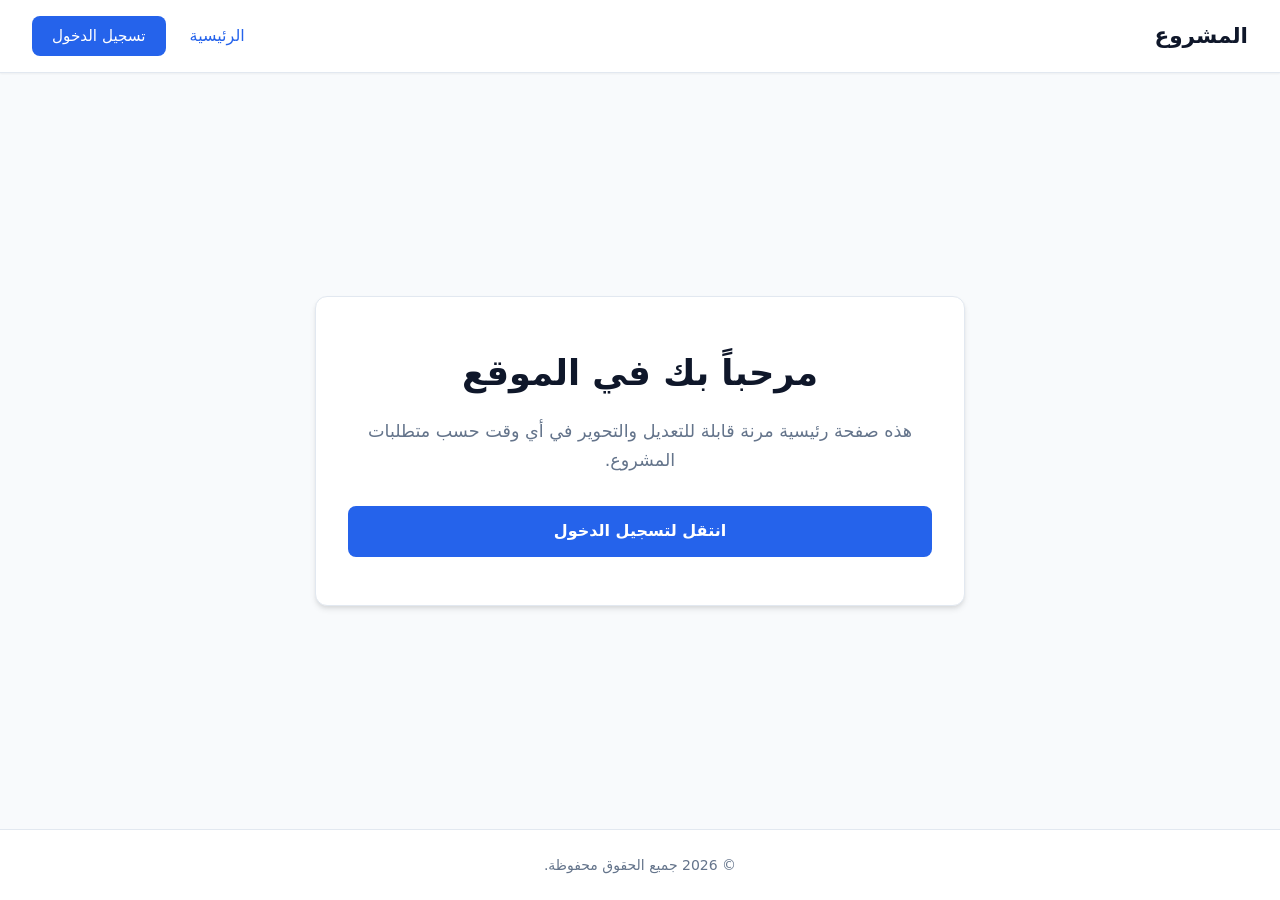
==== index.html @ bf295182 "Add files via upload" ====
<!DOCTYPE html>
<html lang="ar" dir="rtl">
<head>
    <meta charset="UTF-8">
    <meta name="viewport" content="width=device-width, initial-scale=1.0">
    <title>الصفحة الرئيسية</title>
    
    <!-- ربط ملف الـ CSS المنفصل -->
    <link rel="stylesheet" href="style.css">
</head>
<body>

    <!-- شريط الملاحة (Navbar) -->
    <header class="navbar">
        <div class="logo">
            <a href="index.html">المشروع</a>
        </div>
        <nav class="nav-links">
            <a href="index.html" class="active">الرئيسية</a>
            <a href="login.html" class="btn-login-link">تسجيل الدخول</a>
        </nav>
    </header>

    <!-- المحتوى الرئيسي (Hero Section) -->
    <main class="main-content">
        <section class="hero-section">
            <h1>مرحباً بك في الموقع</h1>
            <p>هذه صفحة رئيسية مرنة قابلة للتعديل والتحوير في أي وقت حسب متطلبات المشروع.</p>
            <div class="cta-group">
                <a href="login.html" class="btn-primary">انتقل لتسجيل الدخول</a>
            </div>
        </section>
    </main>

    <!-- تذييل الصفحة (Footer) -->
    <footer class="footer">
        <p>&copy; 2026 جميع الحقوق محفوظة.</p>
    </footer>

    <!-- ربط ملف الـ JavaScript المنفصل -->
    <script src="script.js" defer></script>

</body>
</html>
---- style.css ----
/* ==========================================================================
   المتغيرات الأساسية والإعدادات العامة (Global CSS Variables)
   ========================================================================== */
:root {
    --primary-color: #2563eb;
    --primary-hover: #1d4ed8;
    --bg-color: #f8fafc;
    --card-bg: #ffffff;
    --text-color: #0f172a;
    --text-muted: #64748b;
    --border-color: #e2e8f0;
    --input-focus-border: #3b82f6;
    --shadow-sm: 0 1px 2px 0 rgba(0, 0, 0, 0.05);
    --shadow-md: 0 4px 6px -1px rgba(0, 0, 0, 0.1), 0 2px 4px -1px rgba(0, 0, 0, 0.06);
    --shadow-lg: 0 10px 15px -3px rgba(0, 0, 0, 0.1), 0 4px 6px -2px rgba(0, 0, 0, 0.05);
    --radius: 12px;
    --radius-sm: 8px;
    --transition: all 0.25s ease-in-out;
    --font-family: system-ui, -apple-system, BlinkMacSystemFont, 'Segoe UI', Roboto, Oxygen, Ubuntu, Cantarell, 'Open Sans', 'Helvetica Neue', sans-serif;
}

/* ==========================================================================
   الضبط المبدئي (Reset & Base Styles)
   ========================================================================== */
*, *::before, *::after {
    box-sizing: border-box;
    margin: 0;
    padding: 0;
}

body {
    font-family: var(--font-family);
    background-color: var(--bg-color);
    color: var(--text-color);
    line-height: 1.6;
    min-height: 100vh;
    display: flex;
    flex-direction: column;
}

a {
    color: var(--primary-color);
    text-decoration: none;
    transition: var(--transition);
}

a:hover {
    color: var(--primary-hover);
}

/* ==========================================================================
   شريط الملاحة (Navbar Component)
   ========================================================================== */
.navbar {
    background-color: var(--card-bg);
    border-bottom: 1px solid var(--border-color);
    padding: 1rem 2rem;
    display: flex;
    justify-content: space-between;
    align-items: center;
    box-shadow: var(--shadow-sm);
}

.navbar .logo a {
    font-size: 1.35rem;
    font-weight: 700;
    color: var(--text-color);
}

.nav-links {
    display: flex;
    align-items: center;
    gap: 1.5rem;
}

.nav-links a {
    font-weight: 500;
    color: var(--text-muted);
}

.nav-links a.active, 
.nav-links a:hover {
    color: var(--primary-color);
}

.btn-login-link {
    background-color: var(--primary-color);
    color: #ffffff !important;
    padding: 0.5rem 1.25rem;
    border-radius: var(--radius-sm);
    font-size: 0.95rem;
}

.btn-login-link:hover {
    background-color: var(--primary-hover);
}

/* ==========================================================================
   الصفحة الرئيسية (Hero Section & Main Layout)
   ========================================================================== */
.main-content {
    flex: 1;
    display: flex;
    justify-content: center;
    align-items: center;
    padding: 2rem 1rem;
}

.hero-section {
    text-align: center;
    max-width: 650px;
    padding: 3rem 2rem;
    background-color: var(--card-bg);
    border-radius: var(--radius);
    border: 1px solid var(--border-color);
    box-shadow: var(--shadow-md);
}

.hero-section h1 {
    font-size: 2.2rem;
    margin-bottom: 1rem;
    color: var(--text-color);
}

.hero-section p {
    font-size: 1.1rem;
    color: var(--text-muted);
    margin-bottom: 2rem;
}

.cta-group {
    display: flex;
    justify-content: center;
    gap: 1rem;
}

/* ==========================================================================
   كارت تسجيل الدخول (Login Container & Card)
   ========================================================================== */
.login-container {
    flex: 1;
    display: flex;
    justify-content: center;
    align-items: center;
    padding: 2rem 1rem;
}

.login-card {
    background-color: var(--card-bg);
    width: 100%;
    max-width: 440px;
    padding: 2.5rem;
    border-radius: var(--radius);
    border: 1px solid var(--border-color);
    box-shadow: var(--shadow-lg);
}

.login-header {
    text-align: center;
    margin-bottom: 2rem;
}

.login-header h1 {
    font-size: 1.75rem;
    font-weight: 700;
    color: var(--text-color);
    margin-bottom: 0.5rem;
}

.login-header p {
    font-size: 0.95rem;
    color: var(--text-muted);
}

/* ==========================================================================
   أزرار التسجيل عبر Google (Social Login)
   ========================================================================== */
.social-login {
    margin-bottom: 1.5rem;
}

.btn-google {
    width: 100%;
    display: flex;
    align-items: center;
    justify-content: center;
    gap: 0.75rem;
    background-color: #ffffff;
    border: 1px solid var(--border-color);
    padding: 0.75rem 1rem;
    border-radius: var(--radius-sm);
    font-size: 0.95rem;
    font-weight: 600;
    color: var(--text-color);
    cursor: pointer;
    transition: var(--transition);
}

.btn-google:hover {
    background-color: #f1f5f9;
    border-color: #cbd5e1;
}

/* ==========================================================================
   الفاصل (Divider)
   ========================================================================== */
.divider {
    display: flex;
    align-items: center;
    text-align: center;
    margin: 1.5rem 0;
    color: var(--text-muted);
}

.divider::before, 
.divider::after {
    content: '';
    flex: 1;
    border-bottom: 1px solid var(--border-color);
}

.divider span {
    padding: 0 0.75rem;
    font-size: 0.85rem;
    text-transform: uppercase;
}

/* ==========================================================================
   نموذج الإدخال (Form Fields & Buttons)
   ========================================================================== */
.form-group {
    margin-bottom: 1.25rem;
    display: flex;
    flex-direction: column;
    gap: 0.5rem;
}

.form-group label {
    font-size: 0.9rem;
    font-weight: 600;
    color: var(--text-color);
}

.form-group input {
    width: 100%;
    padding: 0.75rem 1rem;
    border: 1px solid var(--border-color);
    border-radius: var(--radius-sm);
    font-size: 0.95rem;
    color: var(--text-color);
    background-color: #ffffff;
    outline: none;
    transition: var(--transition);
}

.form-group input:focus {
    border-color: var(--input-focus-border);
    box-shadow: 0 0 0 3px rgba(59, 130, 246, 0.15);
}

.form-actions {
    display: flex;
    justify-content: space-between;
    align-items: center;
    margin-bottom: 1.5rem;
    font-size: 0.875rem;
}

.remember-me {
    display: flex;
    align-items: center;
    gap: 0.5rem;
    cursor: pointer;
    color: var(--text-muted);
}

.remember-me input[type="checkbox"] {
    accent-color: var(--primary-color);
    width: 16px;
    height: 16px;
    cursor: pointer;
}

.forgot-password {
    font-size: 0.875rem;
    font-weight: 500;
}

.btn-primary {
    width: 100%;
    padding: 0.8rem 1.5rem;
    background-color: var(--primary-color);
    color: #ffffff;
    border: none;
    border-radius: var(--radius-sm);
    font-size: 1rem;
    font-weight: 600;
    cursor: pointer;
    transition: var(--transition);
    display: inline-block;
    text-align: center;
}

.btn-primary:hover {
    background-color: var(--primary-hover);
}

/* ==========================================================================
   تذييل الصفحة والكارت (Footer & Sub-footer)
   ========================================================================== */
.login-footer {
    margin-top: 1.75rem;
    text-align: center;
    font-size: 0.9rem;
    color: var(--text-muted);
}

.footer {
    text-align: center;
    padding: 1.5rem;
    border-top: 1px solid var(--border-color);
    background-color: var(--card-bg);
    color: var(--text-muted);
    font-size: 0.875rem;
}

/* ==========================================================================
   التجاوب مع الشاشات الصغيرة (Responsive Design)
   ========================================================================== */
@media (max-width: 640px) {
    .navbar {
        padding: 1rem;
    }

    .login-card {
        padding: 1.75rem 1.25rem;
        box-shadow: var(--shadow-sm);
    }
}
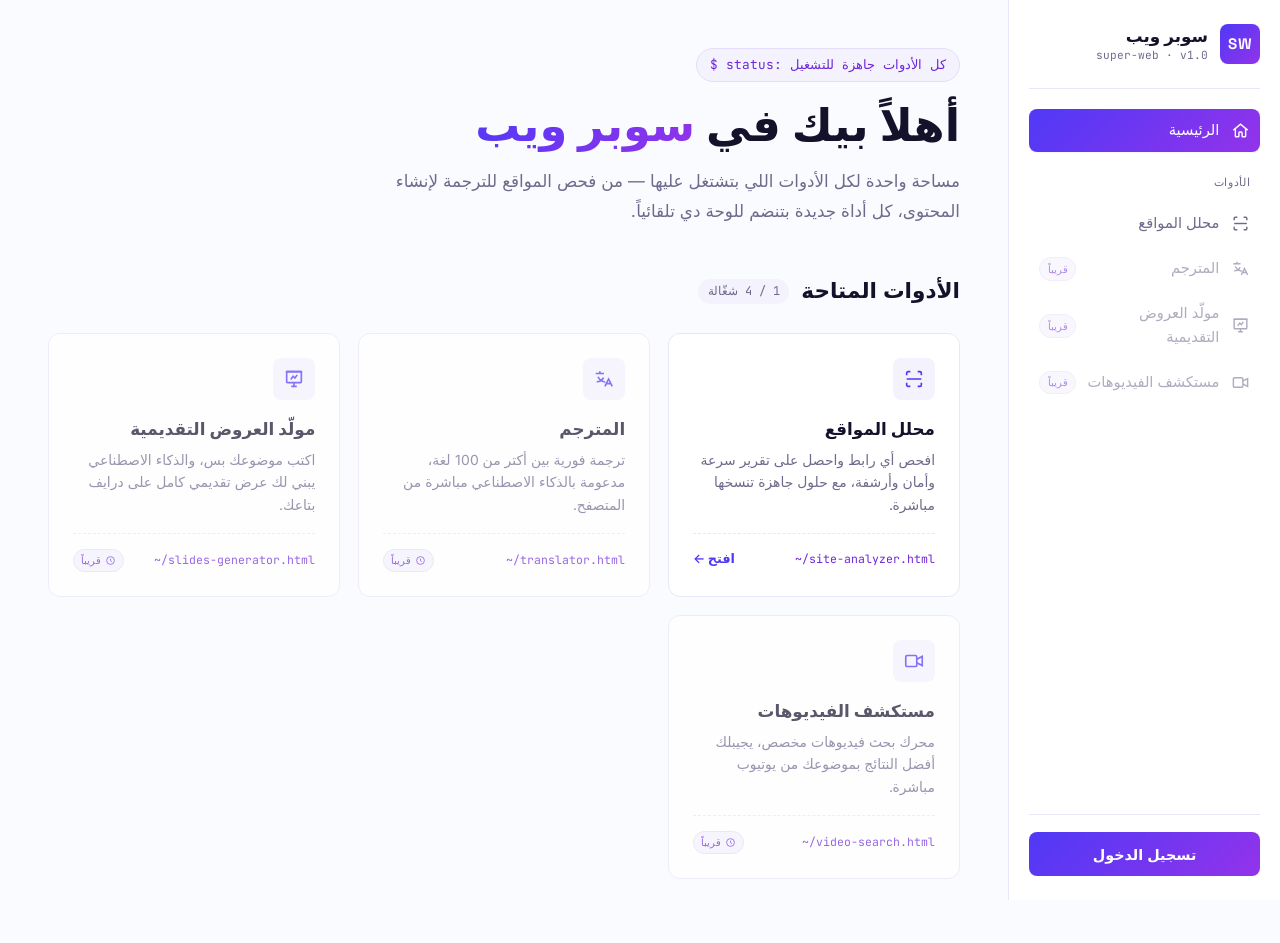
==== commit a3878afc: "Add files via upload" ====
--- a/index.html
+++ b/index.html
@@ -1,44 +1,92 @@
-<!DOCTYPE html>
-<html lang="ar" dir="rtl">
-<head>
-    <meta charset="UTF-8">
-    <meta name="viewport" content="width=device-width, initial-scale=1.0">
-    <title>الصفحة الرئيسية</title>
-    
-    <!-- ربط ملف الـ CSS المنفصل -->
-    <link rel="stylesheet" href="style.css">
-</head>
-<body>
-
-    <!-- شريط الملاحة (Navbar) -->
-    <header class="navbar">
-        <div class="logo">
-            <a href="index.html">المشروع</a>
-        </div>
-        <nav class="nav-links">
-            <a href="index.html" class="active">الرئيسية</a>
-            <a href="login.html" class="btn-login-link">تسجيل الدخول</a>
-        </nav>
-    </header>
-
-    <!-- المحتوى الرئيسي (Hero Section) -->
-    <main class="main-content">
-        <section class="hero-section">
-            <h1>مرحباً بك في الموقع</h1>
-            <p>هذه صفحة رئيسية مرنة قابلة للتعديل والتحوير في أي وقت حسب متطلبات المشروع.</p>
-            <div class="cta-group">
-                <a href="login.html" class="btn-primary">انتقل لتسجيل الدخول</a>
-            </div>
-        </section>
-    </main>
-
-    <!-- تذييل الصفحة (Footer) -->
-    <footer class="footer">
-        <p>&copy; 2026 جميع الحقوق محفوظة.</p>
-    </footer>
-
-    <!-- ربط ملف الـ JavaScript المنفصل -->
-    <script src="script.js" defer></script>
-
-</body>
-</html>+<!DOCTYPE html>
+<html lang="ar" dir="rtl">
+<head>
+    <meta charset="UTF-8">
+    <meta name="viewport" content="width=device-width, initial-scale=1.0">
+    <title>سوبر ويب — لوحة الأدوات</title>
+
+    <link rel="preconnect" href="https://fonts.googleapis.com">
+    <link rel="preconnect" href="https://fonts.gstatic.com" crossorigin>
+    <link href="https://fonts.googleapis.com/css2?family=Space+Grotesk:wght@500;600;700&family=Inter:wght@400;500;600&family=JetBrains+Mono:wght@400;500&display=swap" rel="stylesheet">
+
+    <link rel="stylesheet" href="style.css">
+</head>
+<body class="app-body">
+
+    <!-- طبقة تعتيم للموبايل لما الشريط الجانبي يفتح -->
+    <div id="sidebar-overlay" class="sidebar-overlay"></div>
+
+    <div class="app-shell">
+
+        <!-- ==================== الشريط الجانبي ==================== -->
+        <aside id="app-sidebar" class="app-sidebar">
+            <div class="sidebar-brand">
+                <span class="brand-mark">SW</span>
+                <div class="brand-text">
+                    <span class="brand-name">سوبر ويب</span>
+                    <span class="brand-tag">super-web · v1.0</span>
+                </div>
+            </div>
+
+            <nav class="sidebar-nav">
+                <a href="index.html" class="sidebar-link is-active">
+                    <span class="sidebar-link-icon">
+                        <svg viewBox="0 0 24 24" fill="none" stroke="currentColor" stroke-width="1.8"><path d="M3 11.5 12 4l9 7.5"/><path d="M5.5 10v9a1 1 0 0 0 1 1H9a1 1 0 0 0 1-1v-4a1 1 0 0 1 1-1h2a1 1 0 0 1 1 1v4a1 1 0 0 0 1 1h2.5a1 1 0 0 0 1-1v-9"/></svg>
+                    </span>
+                    <span class="sidebar-link-text">الرئيسية</span>
+                </a>
+
+                <div class="sidebar-section-label">الأدوات</div>
+                <div id="sidebar-tools-list" class="sidebar-tools-list">
+                    <!-- بتتملى تلقائياً من tools-config.js -->
+                </div>
+            </nav>
+
+            <div id="sidebar-user-box" class="sidebar-user-box">
+                <!-- بتتملى تلقائياً حسب حالة تسجيل الدخول -->
+            </div>
+        </aside>
+
+        <!-- ==================== المحتوى الرئيسي ==================== -->
+        <div class="app-main">
+
+            <header class="app-topbar">
+                <button id="mobile-menu-toggle" class="mobile-menu-toggle" aria-label="فتح القائمة">
+                    <svg viewBox="0 0 24 24" fill="none" stroke="currentColor" stroke-width="1.8"><path d="M3.5 6.5h17M3.5 12h17M3.5 17.5h17"/></svg>
+                </button>
+                <span class="topbar-path">~ / الرئيسية</span>
+            </header>
+
+            <main class="app-content">
+
+                <!-- ============ قسم الترحيب ============ -->
+                <section class="hero-welcome">
+                    <span class="hero-eyebrow">$ status: كل الأدوات جاهزة للتشغيل</span>
+                    <h1 class="hero-title">أهلاً بيك في <span class="hero-title-accent">سوبر ويب</span></h1>
+                    <p class="hero-subtitle">
+                        مساحة واحدة لكل الأدوات اللي بتشتغل عليها — من فحص المواقع للترجمة
+                        لإنشاء المحتوى، كل أداة جديدة بتنضم للوحة دي تلقائياً.
+                    </p>
+                </section>
+
+                <!-- ============ شبكة الأدوات ============ -->
+                <section class="tools-section">
+                    <div class="tools-section-header">
+                        <h2>الأدوات المتاحة</h2>
+                        <span class="tools-count-badge" id="tools-count-badge"></span>
+                    </div>
+
+                    <div id="tools-grid" class="tools-grid">
+                        <!-- بتتملى تلقائياً من tools-config.js -->
+                    </div>
+                </section>
+
+            </main>
+        </div>
+    </div>
+
+    <script src="tools-config.js" defer></script>
+    <script src="app.js" defer></script>
+
+</body>
+</html>
--- a/style.css
+++ b/style.css
@@ -2,21 +2,34 @@
    المتغيرات الأساسية والإعدادات العامة (Global CSS Variables)
    ========================================================================== */
 :root {
-    --primary-color: #2563eb;
-    --primary-hover: #1d4ed8;
-    --bg-color: #f8fafc;
+    /* الهوية الأساسية: نيلي إلى بنفسجي */
+    --primary-color: #4F39F6;
+    --primary-hover: #3B28C7;
+    --violet: #9333EA;
+    --gradient-brand: linear-gradient(135deg, #4F39F6 0%, #9333EA 100%);
+
+    --bg-color: #FAFBFF;
     --card-bg: #ffffff;
-    --text-color: #0f172a;
-    --text-muted: #64748b;
-    --border-color: #e2e8f0;
-    --input-focus-border: #3b82f6;
-    --shadow-sm: 0 1px 2px 0 rgba(0, 0, 0, 0.05);
-    --shadow-md: 0 4px 6px -1px rgba(0, 0, 0, 0.1), 0 2px 4px -1px rgba(0, 0, 0, 0.06);
-    --shadow-lg: 0 10px 15px -3px rgba(0, 0, 0, 0.1), 0 4px 6px -2px rgba(0, 0, 0, 0.05);
+    --text-color: #14122B;
+    --text-muted: #6E6A8C;
+    --border-color: #E8E6F7;
+    --input-focus-border: #6D5AF8;
+
+    /* عناصر أسلوب المطورين (شارات المسار، الأكواد) */
+    --code-bg: #F4F2FC;
+    --code-text: #6D28D9;
+    --code-border: #E4DEFA;
+
+    --shadow-sm: 0 1px 2px 0 rgba(79, 57, 246, 0.06);
+    --shadow-md: 0 4px 6px -1px rgba(79, 57, 246, 0.08), 0 2px 4px -1px rgba(79, 57, 246, 0.05);
+    --shadow-lg: 0 10px 15px -3px rgba(79, 57, 246, 0.1), 0 4px 6px -2px rgba(79, 57, 246, 0.05);
     --radius: 12px;
     --radius-sm: 8px;
     --transition: all 0.25s ease-in-out;
-    --font-family: system-ui, -apple-system, BlinkMacSystemFont, 'Segoe UI', Roboto, Oxygen, Ubuntu, Cantarell, 'Open Sans', 'Helvetica Neue', sans-serif;
+
+    --font-family: 'Inter', system-ui, -apple-system, BlinkMacSystemFont, 'Segoe UI', Roboto, sans-serif;
+    --font-display: 'Space Grotesk', var(--font-family);
+    --font-mono: 'JetBrains Mono', ui-monospace, SFMono-Regular, Menlo, monospace;
 }
 
 /* ==========================================================================
@@ -336,4 +349,706 @@
         padding: 1.75rem 1.25rem;
         box-shadow: var(--shadow-sm);
     }
-}+}
+/* ==========================================================================
+   لوحة الأدوات (Dashboard Shell): الشريط الجانبي + المحتوى الرئيسي
+   ========================================================================== */
+
+.app-body {
+    display: block;
+}
+
+.app-shell {
+    display: flex;
+    min-height: 100vh;
+    width: 100%;
+}
+
+/* -------------------- الشريط الجانبي -------------------- */
+.app-sidebar {
+    width: 272px;
+    flex-shrink: 0;
+    background-color: var(--card-bg);
+    border-left: 1px solid var(--border-color);
+    display: flex;
+    flex-direction: column;
+    padding: 1.5rem 1.25rem;
+    position: sticky;
+    top: 0;
+    height: 100vh;
+    overflow-y: auto;
+}
+
+.sidebar-brand {
+    display: flex;
+    align-items: center;
+    gap: 0.75rem;
+    padding-bottom: 1.5rem;
+    margin-bottom: 1.25rem;
+    border-bottom: 1px solid var(--border-color);
+}
+
+.brand-mark {
+    width: 40px;
+    height: 40px;
+    border-radius: var(--radius-sm);
+    background: var(--gradient-brand);
+    color: #fff;
+    display: flex;
+    align-items: center;
+    justify-content: center;
+    font-family: var(--font-display);
+    font-weight: 700;
+    font-size: 0.95rem;
+    letter-spacing: 0.02em;
+    flex-shrink: 0;
+}
+
+.brand-text {
+    display: flex;
+    flex-direction: column;
+    line-height: 1.3;
+}
+
+.brand-name {
+    font-family: var(--font-display);
+    font-weight: 700;
+    font-size: 1.05rem;
+    color: var(--text-color);
+}
+
+.brand-tag {
+    font-family: var(--font-mono);
+    font-size: 0.7rem;
+    color: var(--text-muted);
+    direction: ltr;
+    text-align: right;
+}
+
+.sidebar-nav {
+    flex: 1;
+    display: flex;
+    flex-direction: column;
+    gap: 0.15rem;
+}
+
+.sidebar-section-label {
+    font-family: var(--font-mono);
+    font-size: 0.7rem;
+    letter-spacing: 0.06em;
+    color: var(--text-muted);
+    text-transform: uppercase;
+    margin: 1.25rem 0.6rem 0.5rem;
+}
+
+.sidebar-link {
+    display: flex;
+    align-items: center;
+    gap: 0.7rem;
+    padding: 0.6rem 0.65rem;
+    border-radius: var(--radius-sm);
+    color: var(--text-muted);
+    font-weight: 500;
+    font-size: 0.92rem;
+    transition: var(--transition);
+    position: relative;
+}
+
+.sidebar-link:hover {
+    background-color: var(--code-bg);
+    color: var(--primary-color);
+}
+
+.sidebar-link.is-active {
+    background: var(--gradient-brand);
+    color: #fff;
+    box-shadow: var(--shadow-sm);
+}
+
+.sidebar-link.is-soon {
+    opacity: 0.55;
+    cursor: default;
+}
+
+.sidebar-link.is-soon:hover {
+    background-color: transparent;
+    color: var(--text-muted);
+}
+
+.sidebar-link-icon {
+    width: 19px;
+    height: 19px;
+    flex-shrink: 0;
+    display: flex;
+}
+
+.sidebar-link-icon svg {
+    width: 100%;
+    height: 100%;
+}
+
+.sidebar-link-text {
+    flex: 1;
+}
+
+.soon-badge {
+    display: inline-flex;
+    align-items: center;
+    gap: 0.25rem;
+    font-family: var(--font-mono);
+    font-size: 0.65rem;
+    color: var(--code-text);
+    background-color: var(--code-bg);
+    border: 1px solid var(--code-border);
+    padding: 0.15rem 0.45rem;
+    border-radius: 999px;
+    flex-shrink: 0;
+}
+
+.soon-badge svg {
+    width: 11px;
+    height: 11px;
+}
+
+.sidebar-tools-list {
+    display: flex;
+    flex-direction: column;
+    gap: 0.15rem;
+}
+
+/* -------------------- صندوق المستخدم أسفل الشريط -------------------- */
+.sidebar-user-box {
+    border-top: 1px solid var(--border-color);
+    padding-top: 1.1rem;
+    margin-top: 1rem;
+}
+
+.user-chip {
+    display: flex;
+    align-items: center;
+    gap: 0.65rem;
+    padding: 0.4rem 0.3rem;
+    margin-bottom: 0.6rem;
+}
+
+.user-avatar {
+    width: 36px;
+    height: 36px;
+    border-radius: 50%;
+    object-fit: cover;
+    flex-shrink: 0;
+}
+
+.user-avatar--fallback {
+    background: var(--gradient-brand);
+    color: #fff;
+    display: flex;
+    align-items: center;
+    justify-content: center;
+    font-weight: 600;
+    font-family: var(--font-display);
+}
+
+.user-chip-text {
+    display: flex;
+    flex-direction: column;
+    overflow: hidden;
+}
+
+.user-chip-name {
+    font-weight: 600;
+    font-size: 0.88rem;
+    color: var(--text-color);
+    white-space: nowrap;
+    overflow: hidden;
+    text-overflow: ellipsis;
+}
+
+.user-chip-email {
+    font-size: 0.75rem;
+    color: var(--text-muted);
+    white-space: nowrap;
+    overflow: hidden;
+    text-overflow: ellipsis;
+    direction: ltr;
+    text-align: right;
+}
+
+.logout-btn {
+    width: 100%;
+    display: flex;
+    align-items: center;
+    justify-content: center;
+    gap: 0.5rem;
+    padding: 0.55rem;
+    background-color: transparent;
+    border: 1px solid var(--border-color);
+    border-radius: var(--radius-sm);
+    color: var(--text-muted);
+    font-size: 0.85rem;
+    font-weight: 500;
+    cursor: pointer;
+    transition: var(--transition);
+}
+
+.logout-btn:hover {
+    border-color: #fca5a5;
+    color: #dc2626;
+    background-color: #fef2f2;
+}
+
+.logout-btn svg {
+    width: 16px;
+    height: 16px;
+}
+
+.sidebar-login-btn {
+    display: block;
+    text-align: center;
+    padding: 0.65rem;
+    background: var(--gradient-brand);
+    color: #fff !important;
+    border-radius: var(--radius-sm);
+    font-weight: 600;
+    font-size: 0.9rem;
+}
+
+/* -------------------- المحتوى الرئيسي -------------------- */
+.app-main {
+    flex: 1;
+    min-width: 0;
+    display: flex;
+    flex-direction: column;
+}
+
+.app-topbar {
+    display: none;
+    align-items: center;
+    gap: 0.75rem;
+    padding: 0.9rem 1.25rem;
+    border-bottom: 1px solid var(--border-color);
+    background-color: var(--card-bg);
+    position: sticky;
+    top: 0;
+    z-index: 20;
+}
+
+.mobile-menu-toggle {
+    width: 36px;
+    height: 36px;
+    border-radius: var(--radius-sm);
+    border: 1px solid var(--border-color);
+    background-color: var(--card-bg);
+    color: var(--text-color);
+    display: flex;
+    align-items: center;
+    justify-content: center;
+    cursor: pointer;
+}
+
+.mobile-menu-toggle svg {
+    width: 20px;
+    height: 20px;
+}
+
+.topbar-path {
+    font-family: var(--font-mono);
+    font-size: 0.8rem;
+    color: var(--text-muted);
+    direction: ltr;
+}
+
+.app-content {
+    flex: 1;
+    padding: 3rem 3rem 4rem;
+    max-width: 1180px;
+    width: 100%;
+}
+
+/* -------------------- قسم الترحيب (Hero) -------------------- */
+.hero-welcome {
+    margin-bottom: 3rem;
+}
+
+.hero-eyebrow {
+    display: inline-block;
+    font-family: var(--font-mono);
+    font-size: 0.8rem;
+    color: var(--code-text);
+    background-color: var(--code-bg);
+    border: 1px solid var(--code-border);
+    padding: 0.35rem 0.8rem;
+    border-radius: 999px;
+    margin-bottom: 1.1rem;
+    direction: ltr;
+    display: inline-block;
+}
+
+.hero-title {
+    font-family: var(--font-display);
+    font-size: clamp(2rem, 4vw, 2.8rem);
+    font-weight: 700;
+    color: var(--text-color);
+    margin-bottom: 0.9rem;
+    line-height: 1.2;
+}
+
+.hero-title-accent {
+    background: var(--gradient-brand);
+    -webkit-background-clip: text;
+    background-clip: text;
+    color: transparent;
+}
+
+.hero-subtitle {
+    font-size: 1.05rem;
+    color: var(--text-muted);
+    max-width: 620px;
+    line-height: 1.75;
+}
+
+/* -------------------- شبكة الأدوات -------------------- */
+.tools-section-header {
+    display: flex;
+    align-items: center;
+    gap: 0.75rem;
+    margin-bottom: 1.5rem;
+}
+
+.tools-section-header h2 {
+    font-family: var(--font-display);
+    font-size: 1.35rem;
+    font-weight: 600;
+    color: var(--text-color);
+}
+
+.tools-count-badge {
+    font-family: var(--font-mono);
+    font-size: 0.75rem;
+    color: var(--text-muted);
+    background-color: var(--code-bg);
+    padding: 0.2rem 0.6rem;
+    border-radius: 999px;
+}
+
+.tools-grid {
+    display: grid;
+    grid-template-columns: repeat(auto-fill, minmax(260px, 1fr));
+    gap: 1.1rem;
+}
+
+.tool-card {
+    display: block;
+    background-color: var(--card-bg);
+    border: 1px solid var(--border-color);
+    border-radius: var(--radius);
+    padding: 1.5rem;
+    transition: var(--transition);
+    position: relative;
+    overflow: hidden;
+}
+
+.tool-card::before {
+    content: '';
+    position: absolute;
+    inset: 0 0 auto 0;
+    height: 3px;
+    background: var(--gradient-brand);
+    transform: scaleX(0);
+    transform-origin: right;
+    transition: transform 0.3s ease;
+}
+
+.tool-card:not(.is-soon):hover {
+    border-color: transparent;
+    box-shadow: var(--shadow-lg);
+    transform: translateY(-3px);
+}
+
+.tool-card:not(.is-soon):hover::before {
+    transform: scaleX(1);
+}
+
+.tool-card.is-soon {
+    opacity: 0.7;
+}
+
+.tool-card-icon {
+    width: 42px;
+    height: 42px;
+    border-radius: var(--radius-sm);
+    background-color: var(--code-bg);
+    color: var(--primary-color);
+    display: flex;
+    align-items: center;
+    justify-content: center;
+    margin-bottom: 1rem;
+}
+
+.tool-card-icon svg {
+    width: 22px;
+    height: 22px;
+}
+
+.tool-card-title {
+    font-family: var(--font-display);
+    font-size: 1.05rem;
+    font-weight: 600;
+    color: var(--text-color);
+    margin-bottom: 0.4rem;
+}
+
+.tool-card-desc {
+    font-size: 0.87rem;
+    color: var(--text-muted);
+    line-height: 1.6;
+    margin-bottom: 1.1rem;
+    min-height: 2.6rem;
+}
+
+.tool-card-footer {
+    display: flex;
+    align-items: center;
+    justify-content: space-between;
+    padding-top: 0.9rem;
+    border-top: 1px dashed var(--border-color);
+}
+
+.tool-route {
+    font-family: var(--font-mono);
+    font-size: 0.72rem;
+    color: var(--code-text);
+    direction: ltr;
+    unicode-bidi: plaintext;
+}
+
+.tool-go {
+    font-size: 0.8rem;
+    font-weight: 600;
+    color: var(--primary-color);
+}
+
+/* -------------------- طبقة تعتيم الموبايل -------------------- */
+.sidebar-overlay {
+    display: none;
+    position: fixed;
+    inset: 0;
+    background-color: rgba(20, 18, 43, 0.45);
+    z-index: 30;
+}
+
+.sidebar-overlay.is-visible {
+    display: block;
+}
+
+/* -------------------- تجاوب الموبايل -------------------- */
+@media (max-width: 900px) {
+    .app-sidebar {
+        position: fixed;
+        top: 0;
+        right: 0;
+        z-index: 40;
+        transform: translateX(100%);
+        transition: transform 0.25s ease;
+        box-shadow: var(--shadow-lg);
+    }
+
+    .app-sidebar.is-open {
+        transform: translateX(0);
+    }
+
+    .app-topbar {
+        display: flex;
+    }
+
+    .app-content {
+        padding: 2rem 1.25rem 3rem;
+    }
+
+    .hero-title {
+        font-size: 1.8rem;
+    }
+}
+
+/* ==========================================================================
+   صفحة محلل المواقع (Site Analyzer)
+   ========================================================================== */
+
+.analyzer-form {
+    display: flex;
+    gap: 0.75rem;
+    max-width: 640px;
+    margin-bottom: 2.5rem;
+}
+
+.analyzer-input {
+    flex: 1;
+    padding: 0.85rem 1.1rem;
+    border: 1px solid var(--border-color);
+    border-radius: var(--radius-sm);
+    font-size: 0.95rem;
+    outline: none;
+    transition: var(--transition);
+    direction: ltr;
+    text-align: right;
+}
+
+.analyzer-input:focus {
+    border-color: var(--input-focus-border);
+    box-shadow: 0 0 0 3px rgba(79, 57, 246, 0.12);
+}
+
+.analyzer-submit {
+    width: auto;
+    padding: 0.85rem 1.75rem;
+    white-space: nowrap;
+}
+
+.analyzer-loading {
+    display: flex;
+    align-items: center;
+    gap: 0.75rem;
+    color: var(--text-muted);
+    font-size: 0.9rem;
+    margin-bottom: 2rem;
+}
+
+.loading-spinner {
+    width: 18px;
+    height: 18px;
+    border: 2.5px solid var(--code-bg);
+    border-top-color: var(--primary-color);
+    border-radius: 50%;
+    animation: spin 0.8s linear infinite;
+}
+
+@keyframes spin {
+    to { transform: rotate(360deg); }
+}
+
+.results-grid {
+    display: grid;
+    grid-template-columns: repeat(auto-fit, minmax(150px, 1fr));
+    gap: 1rem;
+    margin-bottom: 2rem;
+}
+
+.result-card {
+    background-color: var(--card-bg);
+    border: 1px solid var(--border-color);
+    border-radius: var(--radius);
+    padding: 1.25rem;
+    text-align: center;
+}
+
+.result-card-label {
+    display: block;
+    font-size: 0.8rem;
+    color: var(--text-muted);
+    margin-bottom: 0.5rem;
+}
+
+.result-card-value {
+    display: block;
+    font-family: var(--font-display);
+    font-size: 1.6rem;
+    font-weight: 700;
+    color: var(--primary-color);
+}
+
+.result-block {
+    background-color: var(--card-bg);
+    border: 1px solid var(--border-color);
+    border-radius: var(--radius);
+    padding: 1.5rem;
+    margin-bottom: 1.25rem;
+}
+
+.result-block h3 {
+    font-family: var(--font-display);
+    font-size: 1rem;
+    font-weight: 600;
+    margin-bottom: 0.9rem;
+    display: flex;
+    align-items: center;
+    justify-content: space-between;
+}
+
+.priorities-list {
+    list-style: none;
+    display: flex;
+    flex-direction: column;
+    gap: 0.6rem;
+}
+
+.priorities-list li {
+    padding: 0.6rem 0.9rem;
+    background-color: var(--code-bg);
+    border-radius: var(--radius-sm);
+    font-size: 0.9rem;
+    color: var(--text-color);
+    border-right: 3px solid var(--primary-color);
+}
+
+.result-code {
+    display: block;
+    font-family: var(--font-mono);
+    font-size: 0.8rem;
+    color: var(--code-text);
+    background-color: var(--code-bg);
+    border: 1px solid var(--code-border);
+    padding: 0.9rem;
+    border-radius: var(--radius-sm);
+    direction: ltr;
+    text-align: left;
+    overflow-x: auto;
+}
+
+.result-code--block {
+    white-space: pre-wrap;
+    word-break: break-word;
+}
+
+.copy-btn {
+    font-family: var(--font-family);
+    font-size: 0.75rem;
+    font-weight: 600;
+    color: var(--primary-color);
+    background: none;
+    border: 1px solid var(--border-color);
+    padding: 0.3rem 0.7rem;
+    border-radius: 999px;
+    cursor: pointer;
+    transition: var(--transition);
+}
+
+.copy-btn:hover {
+    background-color: var(--code-bg);
+}
+
+.result-block--save {
+    text-align: center;
+    background: var(--gradient-brand);
+    border: none;
+}
+
+.result-block--save p {
+    color: #fff;
+    margin-bottom: 0.9rem;
+    font-size: 0.9rem;
+}
+
+.result-block--save .btn-primary {
+    width: auto;
+    padding: 0.7rem 1.75rem;
+    background-color: #fff;
+    color: var(--primary-color);
+}
+
+.result-block--save #sheet-link {
+    display: block;
+    margin-top: 0.9rem;
+    color: #fff !important;
+    font-weight: 600;
+    text-decoration: underline;
+}
